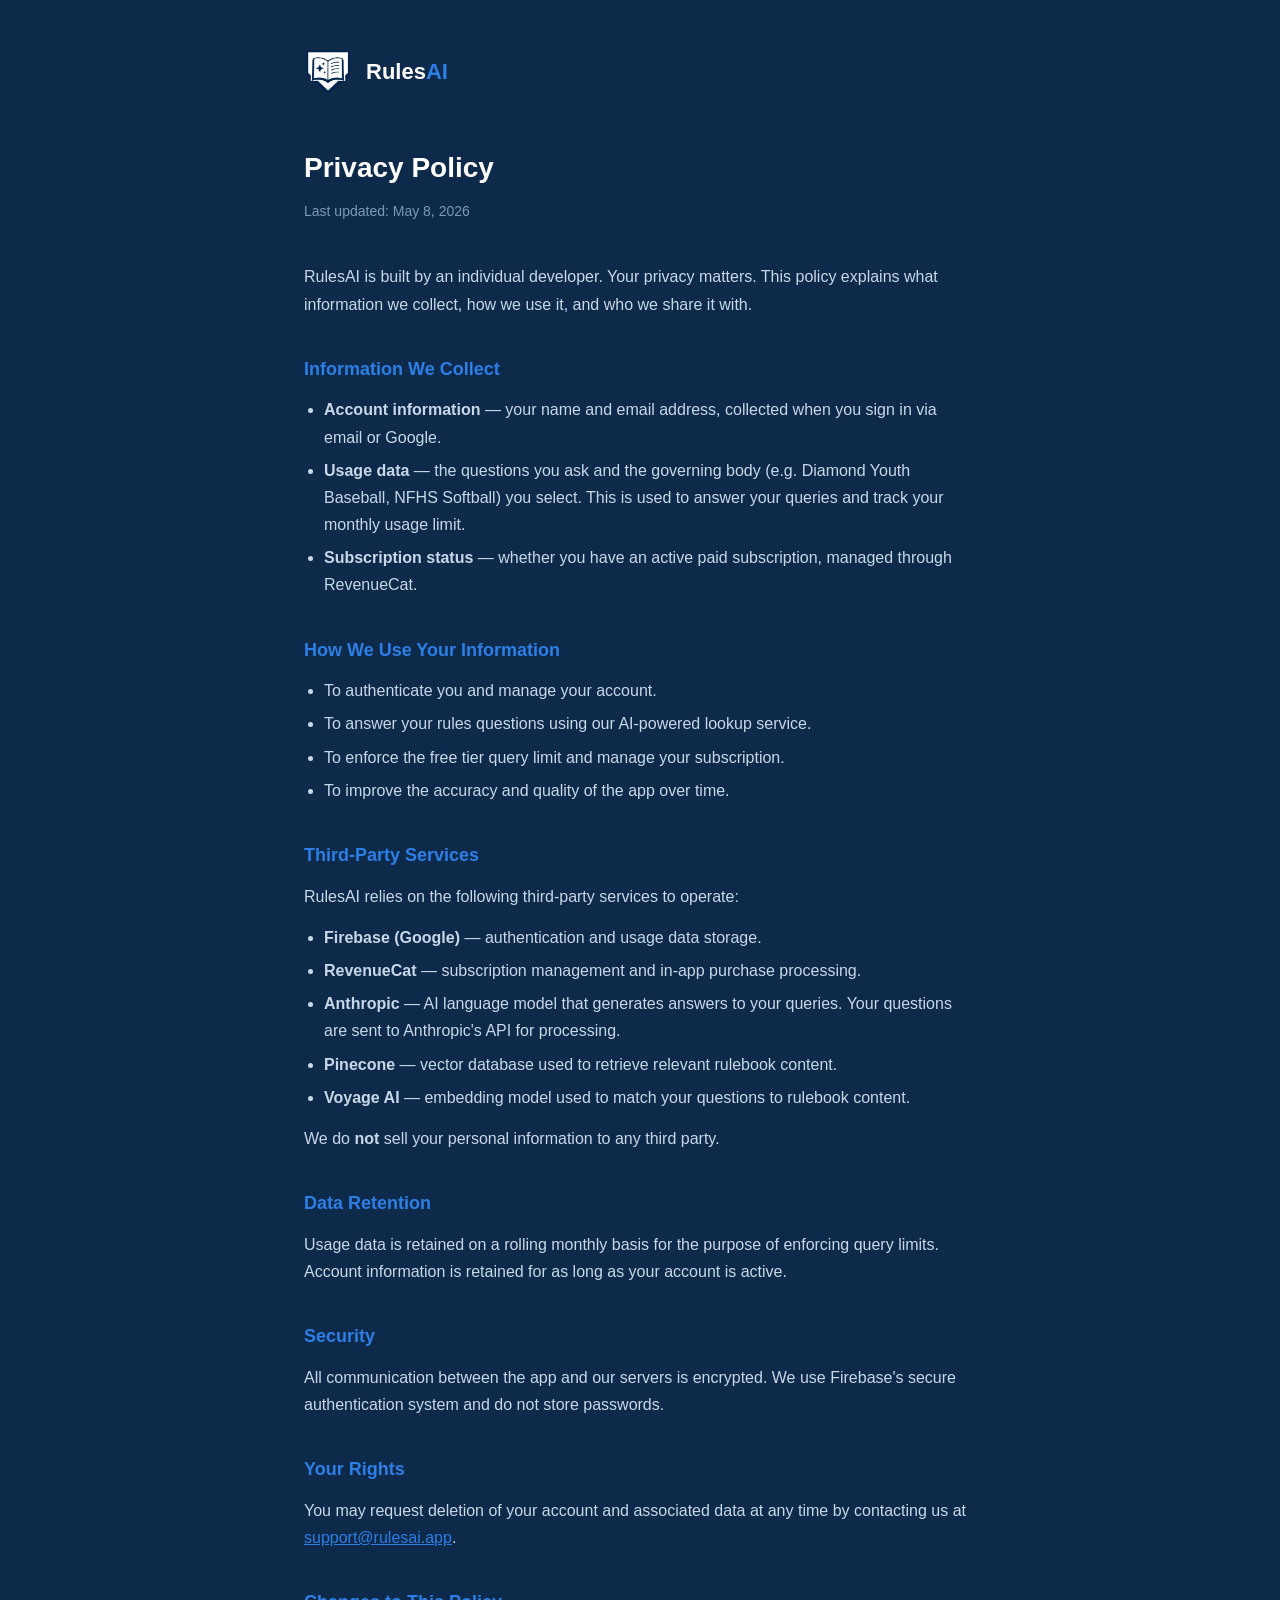
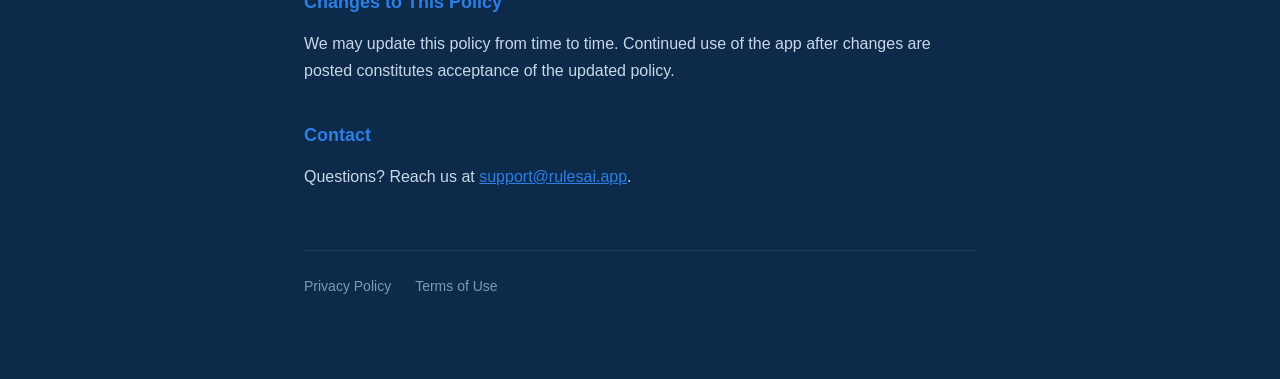
==== web/privacy.html @ 81b8416c "Add GitHub Pages site with privacy policy and terms of use Co-Authored-By: Claude Sonnet 4.6 <norepl" ====
<!DOCTYPE html>
<html lang="en">
<head>
  <meta charset="UTF-8" />
  <meta name="viewport" content="width=device-width, initial-scale=1.0" />
  <title>Privacy Policy — RulesAI</title>
  <link rel="stylesheet" href="style.css" />
</head>
<body>
  <div class="container">
    <header>
      <img src="logo.png" alt="RulesAI logo" />
      <a href="index.html">Rules<span>AI</span></a>
    </header>

    <h1>Privacy Policy</h1>
    <p class="date">Last updated: May 8, 2026</p>

    <p>RulesAI is built by an individual developer. Your privacy matters. This policy explains what information we collect, how we use it, and who we share it with.</p>

    <h2>Information We Collect</h2>
    <ul>
      <li><strong>Account information</strong> — your name and email address, collected when you sign in via email or Google.</li>
      <li><strong>Usage data</strong> — the questions you ask and the governing body (e.g. Diamond Youth Baseball, NFHS Softball) you select. This is used to answer your queries and track your monthly usage limit.</li>
      <li><strong>Subscription status</strong> — whether you have an active paid subscription, managed through RevenueCat.</li>
    </ul>

    <h2>How We Use Your Information</h2>
    <ul>
      <li>To authenticate you and manage your account.</li>
      <li>To answer your rules questions using our AI-powered lookup service.</li>
      <li>To enforce the free tier query limit and manage your subscription.</li>
      <li>To improve the accuracy and quality of the app over time.</li>
    </ul>

    <h2>Third-Party Services</h2>
    <p>RulesAI relies on the following third-party services to operate:</p>
    <ul>
      <li><strong>Firebase (Google)</strong> — authentication and usage data storage.</li>
      <li><strong>RevenueCat</strong> — subscription management and in-app purchase processing.</li>
      <li><strong>Anthropic</strong> — AI language model that generates answers to your queries. Your questions are sent to Anthropic's API for processing.</li>
      <li><strong>Pinecone</strong> — vector database used to retrieve relevant rulebook content.</li>
      <li><strong>Voyage AI</strong> — embedding model used to match your questions to rulebook content.</li>
    </ul>
    <p>We do <strong>not</strong> sell your personal information to any third party.</p>

    <h2>Data Retention</h2>
    <p>Usage data is retained on a rolling monthly basis for the purpose of enforcing query limits. Account information is retained for as long as your account is active.</p>

    <h2>Security</h2>
    <p>All communication between the app and our servers is encrypted. We use Firebase's secure authentication system and do not store passwords.</p>

    <h2>Your Rights</h2>
    <p>You may request deletion of your account and associated data at any time by contacting us at <a href="mailto:support@rulesai.app">support@rulesai.app</a>.</p>

    <h2>Changes to This Policy</h2>
    <p>We may update this policy from time to time. Continued use of the app after changes are posted constitutes acceptance of the updated policy.</p>

    <h2>Contact</h2>
    <p>Questions? Reach us at <a href="mailto:support@rulesai.app">support@rulesai.app</a>.</p>

    <footer>
      <a href="privacy.html">Privacy Policy</a>
      <a href="terms.html">Terms of Use</a>
    </footer>
  </div>
</body>
</html>
---- web/style.css ----
* {
  box-sizing: border-box;
  margin: 0;
  padding: 0;
}

body {
  background-color: #0D2A4A;
  color: #C8D8E8;
  font-family: -apple-system, BlinkMacSystemFont, "Segoe UI", Roboto, sans-serif;
  font-size: 16px;
  line-height: 1.7;
}

.container {
  max-width: 720px;
  margin: 0 auto;
  padding: 48px 24px 80px;
}

header {
  display: flex;
  align-items: center;
  gap: 14px;
  margin-bottom: 48px;
}

header img {
  width: 48px;
  height: 48px;
}

header a {
  font-size: 22px;
  font-weight: 700;
  color: #ffffff;
  text-decoration: none;
}

header a span {
  color: #2D7FE6;
}

h1 {
  font-size: 28px;
  font-weight: 700;
  color: #ffffff;
  margin-bottom: 8px;
}

.date {
  font-size: 14px;
  color: #7A9BB5;
  margin-bottom: 40px;
}

h2 {
  font-size: 18px;
  font-weight: 600;
  color: #2D7FE6;
  margin-top: 36px;
  margin-bottom: 12px;
}

p {
  margin-bottom: 14px;
}

ul {
  margin: 0 0 14px 20px;
}

li {
  margin-bottom: 6px;
}

a {
  color: #2D7FE6;
}

footer {
  margin-top: 60px;
  padding-top: 24px;
  border-top: 1px solid #1E3D5C;
  font-size: 14px;
  color: #7A9BB5;
  display: flex;
  gap: 24px;
}

footer a {
  color: #7A9BB5;
  text-decoration: none;
}

footer a:hover {
  color: #2D7FE6;
}
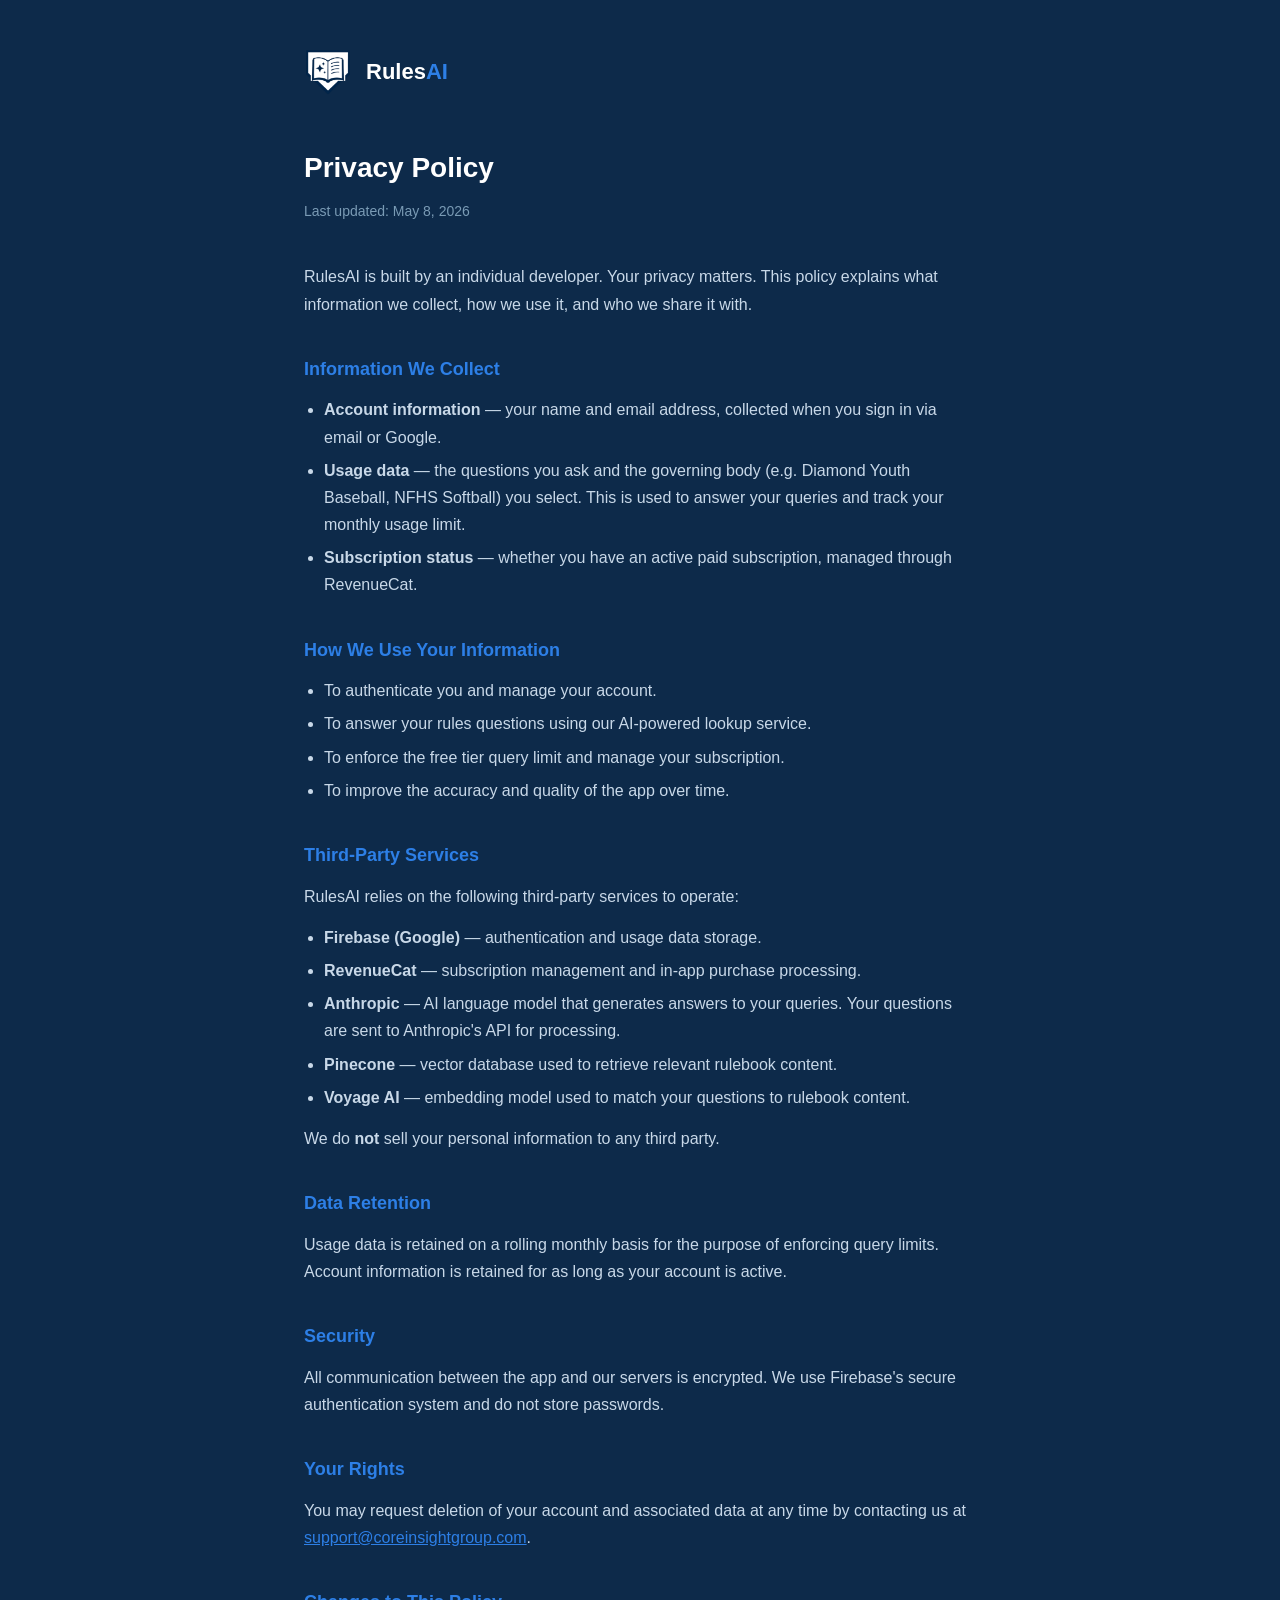
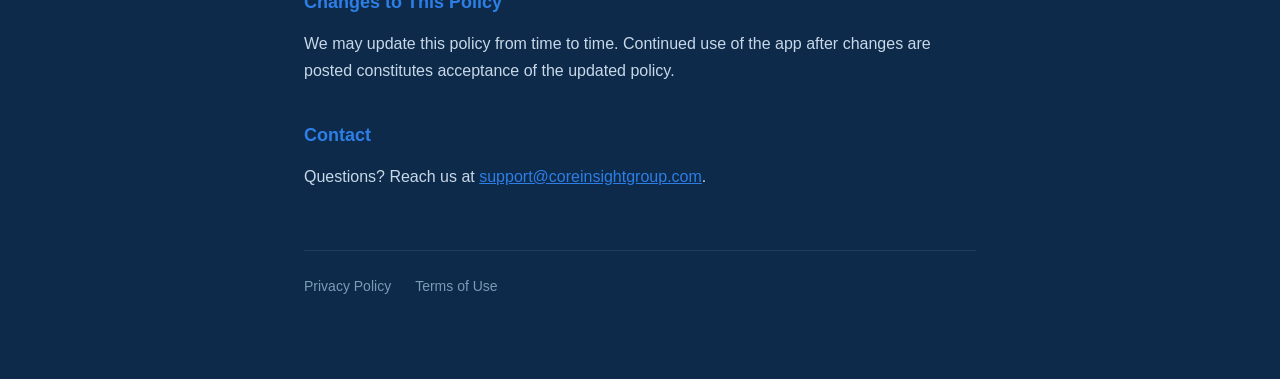
==== commit b756aaa6: "Update support email to support@coreinsightgroup.com Co-Authored-By: Claude Sonnet 4.6 <noreply@anth" ====
--- a/web/privacy.html
+++ b/web/privacy.html
@@ -51,13 +51,13 @@
     <p>All communication between the app and our servers is encrypted. We use Firebase's secure authentication system and do not store passwords.</p>
 
     <h2>Your Rights</h2>
-    <p>You may request deletion of your account and associated data at any time by contacting us at <a href="mailto:support@rulesai.app">support@rulesai.app</a>.</p>
+    <p>You may request deletion of your account and associated data at any time by contacting us at <a href="mailto:support@coreinsightgroup.com">support@coreinsightgroup.com</a>.</p>
 
     <h2>Changes to This Policy</h2>
     <p>We may update this policy from time to time. Continued use of the app after changes are posted constitutes acceptance of the updated policy.</p>
 
     <h2>Contact</h2>
-    <p>Questions? Reach us at <a href="mailto:support@rulesai.app">support@rulesai.app</a>.</p>
+    <p>Questions? Reach us at <a href="mailto:support@coreinsightgroup.com">support@coreinsightgroup.com</a>.</p>
 
     <footer>
       <a href="privacy.html">Privacy Policy</a>
